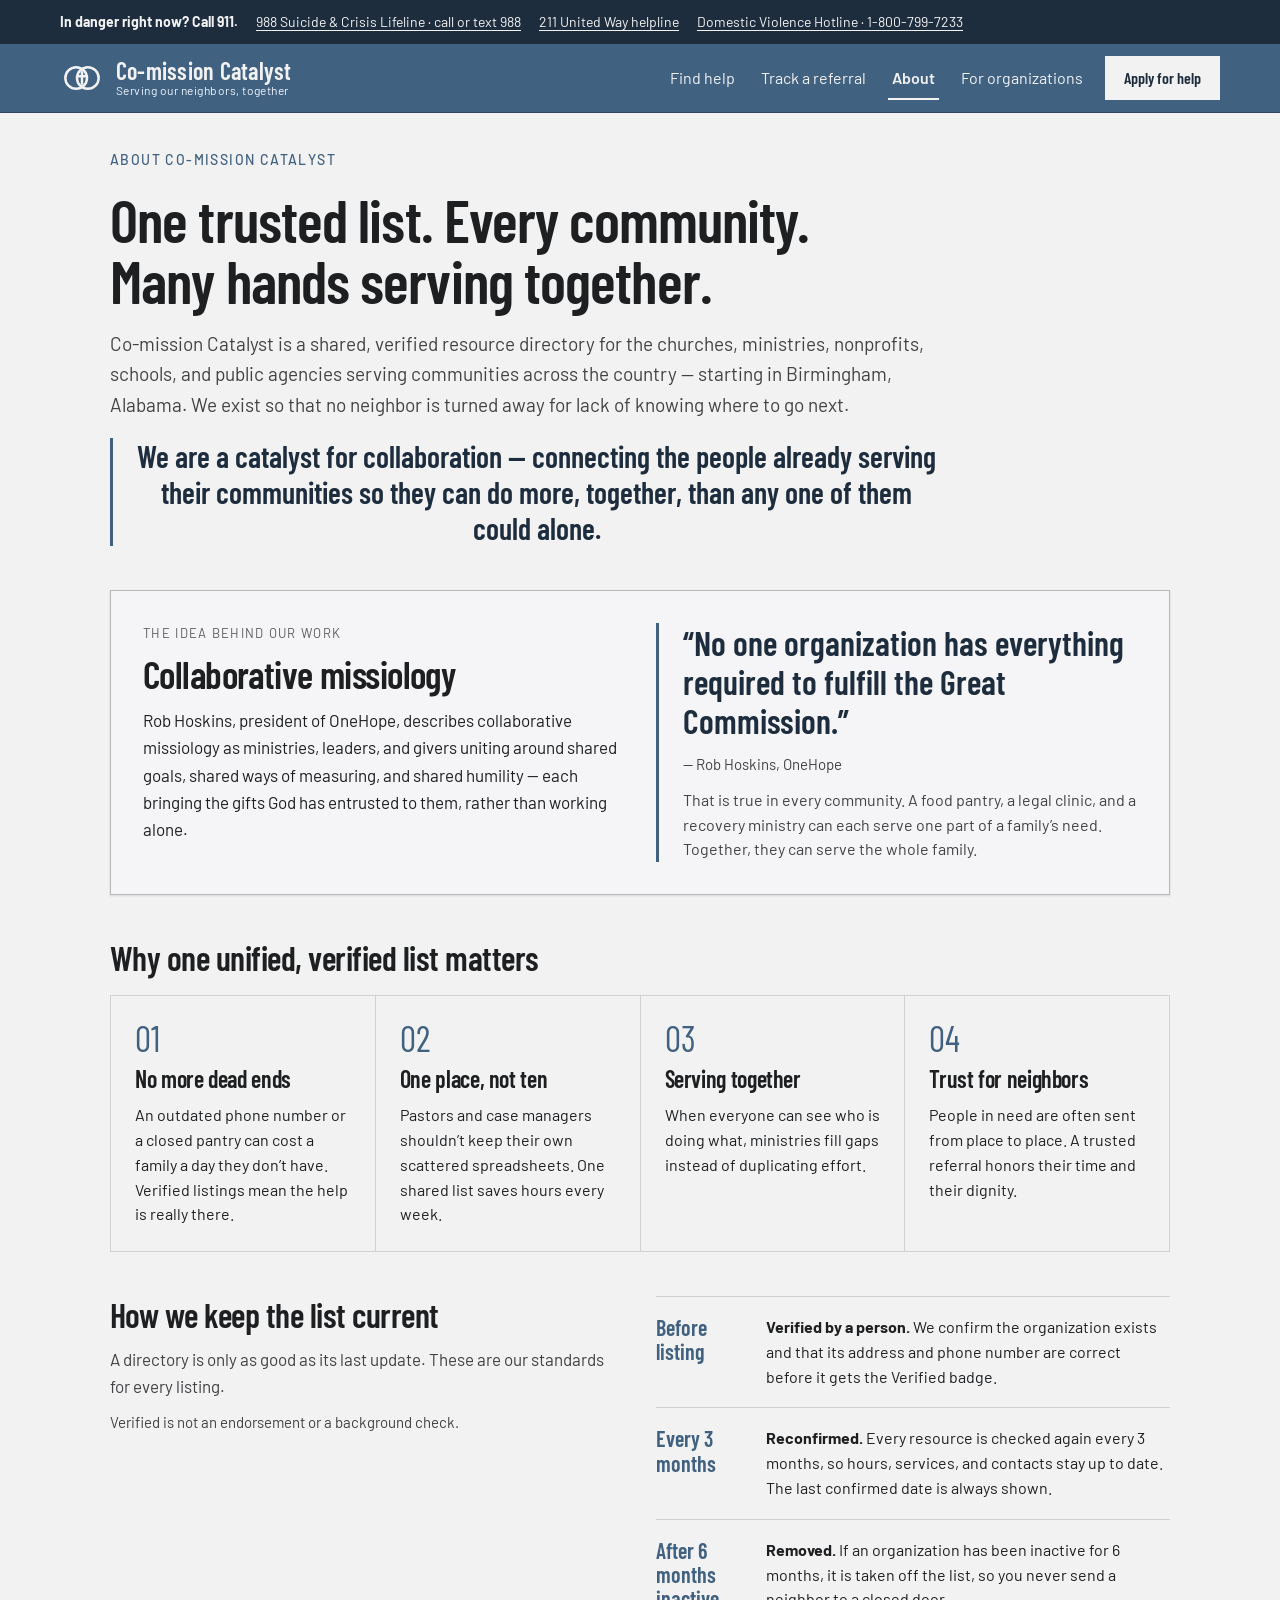
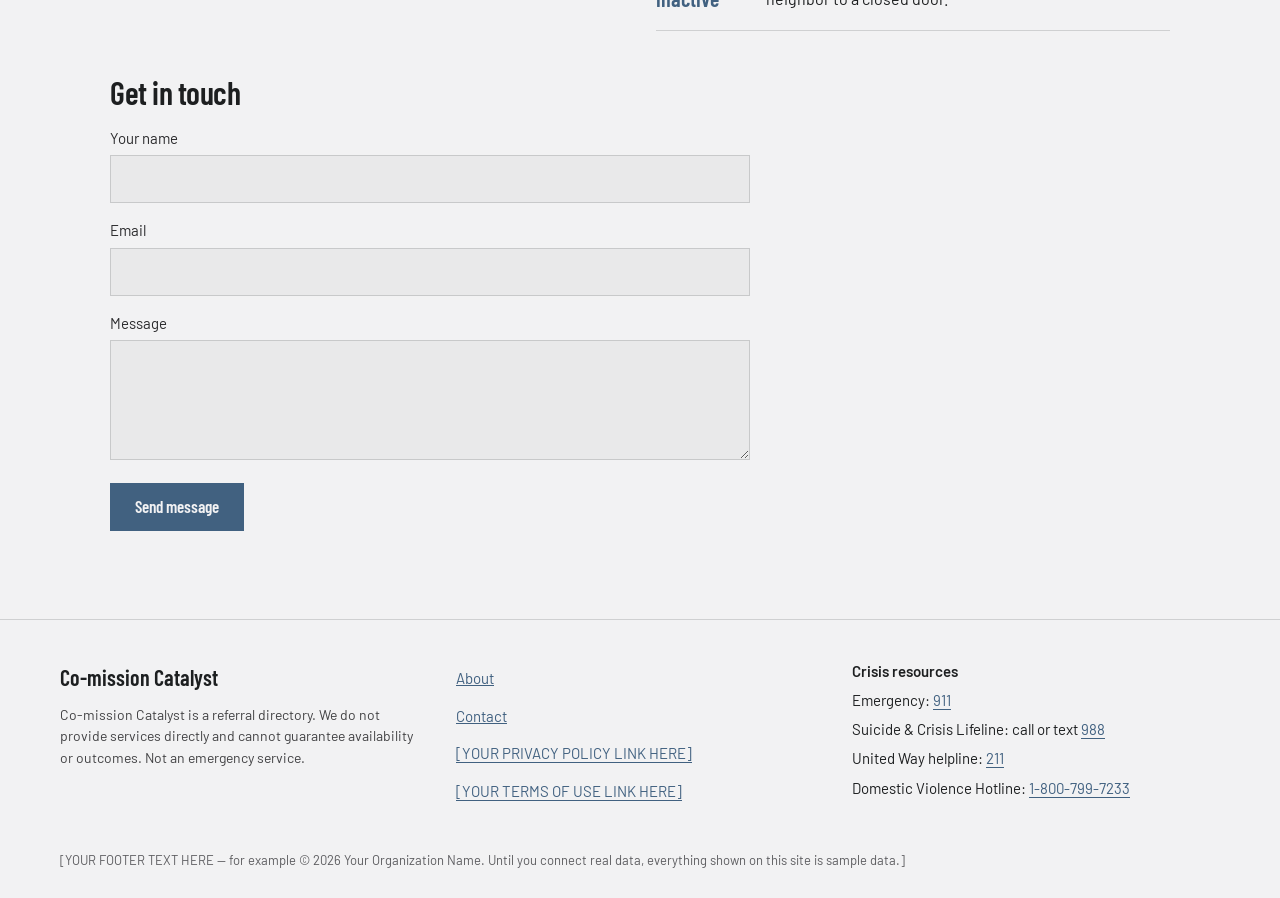
==== about.html @ fbb6613a "Add files via upload" ====
<!DOCTYPE html>
<html lang="en">
<head>
<meta charset="utf-8">
<meta name="viewport" content="width=device-width, initial-scale=1">
<title>About · Co-mission Catalyst</title>
<meta name="description" content="[YOUR TEXT HERE — one sentence describing your site for search engines]">
<link rel="stylesheet" href="styles.css">
</head>
<body>
<div id="app" data-screen="about">Loading…</div>
<noscript>This site needs JavaScript turned on.</noscript>
<script src="data.js"></script>
<script src="screens.js"></script>
<script src="app.js"></script>
</body>
</html>
---- styles.css ----
/* styles.css — colors, fonts and shared styles for every page.
   Fonts load from Google Fonts (see the @import line). */
/* Industry — design-system tokens and component classes. This file is the source of truth for the system's look; retune it here and see readme.md. */
@import url('https://fonts.googleapis.com/css2?family=Barlow:wght@400;500;700&family=Barlow+Condensed:wght@400;600&display=swap');

:root {
  --color-bg: #f2f2f3;
  --color-surface: #e9e9ea;
  --color-text: #1d1f20;
  --color-accent: #5980a6;
  --color-accent-2: #728fab;
  --color-divider: color-mix(in srgb, #1d1f20 16%, transparent);

  /* Tonal ramps — generated in OKLCH on one shared lightness scale, so the
     same step of any role matches the others in visual value. */
  --color-neutral-100: #f5f5f8;
  --color-neutral-200: #e7e7ea;
  --color-neutral-300: #d4d4d7;
  --color-neutral-400: #b7b7ba;
  --color-neutral-500: #98989b;
  --color-neutral-600: #7a7a7d;
  --color-neutral-700: #5d5d60;
  --color-neutral-800: #424244;
  --color-neutral-900: #2b2b2d;

  --color-accent-100: #eef6ff;
  --color-accent-200: #d6ebff;
  --color-accent-300: #b5d9fd;
  --color-accent-400: #94bce3;
  --color-accent-500: #749dc4;
  --color-accent-600: #597ea3;
  --color-accent-700: #416180;
  --color-accent-800: #2c455d;
  --color-accent-900: #1d2d3d;

  --color-accent-2-100: #eef6ff;
  --color-accent-2-200: #d6ebff;
  --color-accent-2-300: #bdd8f2;
  --color-accent-2-400: #9ebbd8;
  --color-accent-2-500: #7e9cb8;
  --color-accent-2-600: #627d98;
  --color-accent-2-700: #486077;
  --color-accent-2-800: #314457;
  --color-accent-2-900: #1f2d3a;

  --font-heading: "Barlow Condensed", system-ui, sans-serif;
  --font-heading-weight: 600;
  --font-body: "Barlow", system-ui, sans-serif;

  --space-1: 3.4px;
  --space-2: 6.8px;
  --space-3: 10.2px;
  --space-4: 13.6px;
  --space-6: 20.4px;
  --space-8: 27.2px;

  --radius-sm: 2px;
  --radius-md: 4px;
  --radius-lg: 7px;

  /* Elevation — derived from the ground: soft ink-tinted shadows on a
     light theme, a hairline edge + ambient darkness on a dark one. */
  --shadow-sm: 0 1px 2px color-mix(in srgb, #2b2b2d 14%, transparent);
  --shadow-md: 0 3px 10px color-mix(in srgb, #2b2b2d 16%, transparent);
  --shadow-lg: 0 12px 32px color-mix(in srgb, #2b2b2d 22%, transparent);
}

body {
  background: var(--color-bg);
  color: var(--color-text);
  font-family: var(--font-body);
}
h1, h2, h3, h4 { font-family: var(--font-heading); font-weight: var(--font-heading-weight); }

.blueprint {
  position: relative;
  border: 1px solid var(--color-divider);
  border-radius: 0;
}
/* The overlay image treatments (halftone, duotone) clip their overlay
   (overflow:hidden); a blueprint wrapper draws its registration marks
   outside the box, so when both classes share a wrapper the frame must
   win. */
.blueprint.halftone, .blueprint.plate, .blueprint.duotone { overflow: visible; }
.blueprint > .corner {
  position: absolute; width: 11px; height: 11px;
  color: color-mix(in srgb, var(--color-text) 55%, transparent);
}
.blueprint > .corner::before, .blueprint > .corner::after {
  content: ""; position: absolute; background: currentColor;
}
.blueprint > .corner::before { left: 5px; top: 0; width: 1px; height: 100%; }
.blueprint > .corner::after  { top: 5px; left: 0; width: 100%; height: 1px; }
.blueprint > .corner.tl { top: -6px; left: -6px; }
.blueprint > .corner.tr { top: -6px; right: -6px; }
.blueprint > .corner.bl { bottom: -6px; left: -6px; }
.blueprint > .corner.br { bottom: -6px; right: -6px; }

.duotone{position:relative;overflow:hidden}
.duotone::after{content:"";position:absolute;inset:0;pointer-events:none;
  background:var(--color-accent);mix-blend-mode:color}

/* ══════════════════════════════════════════════════════════════════════════
   Components — built with the tokens above. Plain CSS
   on plain HTML: no JavaScript, no build step. Each class is documented in
   readme.md and demonstrated in foundations/ and components/.
   ══════════════════════════════════════════════════════════════════════ */

*, *::before, *::after { box-sizing: border-box; }
body { margin: 0; font-size: 15px; line-height: 1.55; font-weight: 400; }
h1, h2, h3, h4, h5, h6 {
  font-family: var(--font-heading); font-weight: var(--font-heading-weight);
  line-height: 1.12; letter-spacing: -0.015em; margin: 0 0 var(--space-2);
}
h1 { font-size: 42px; }
h2 { font-size: 32px; }
h3 { font-size: 25px; }
h4 { font-size: 20px; }
h5 { font-size: 16px; }
h6 { font-size: 13px; }
h6 { letter-spacing: 0.08em; text-transform: uppercase; }
p { margin: 0 0 var(--space-3); }
a { color: var(--color-accent); text-underline-offset: 3px; }
img { display: block; max-width: 100%; }
figure { margin: 0; }
figcaption {
  font-size: 11px; margin-top: var(--space-1);
  color: color-mix(in srgb, var(--color-text) 55%, transparent);
}
.text-muted { color: color-mix(in srgb, var(--color-text) 55%, transparent); }
:focus { outline: none; }
:focus-visible { outline: 2px solid var(--color-accent); outline-offset: 2px; }
::selection { background: color-mix(in srgb, var(--color-accent) 30%, transparent); }

/* — rules — */
.hr {
  height: 1px; border: 0; margin: var(--space-4) 0;
  background: var(--color-divider);
}

/* — buttons — */
.btn {
  display: inline-flex; align-items: center; justify-content: center; gap: 6px;
  cursor: pointer; text-decoration: none;
  font-family: var(--font-heading); font-weight: var(--font-heading-weight);
  font-size: 14px; line-height: 1.2; color: var(--color-text); /* matches the .input's 14px —
     the pair sits side by side in sign-up rows */
  background: transparent; border: 1px solid transparent;
  padding: var(--space-2) calc(var(--space-3) * 1.2);
  border-radius: var(--radius-md);
}
.btn svg { display: block; }
.btn:disabled { opacity: 0.45; cursor: not-allowed; }
.btn-primary { background: var(--color-accent); color: var(--color-bg); }
.btn-primary:hover { background: var(--color-accent-600); }
.btn-primary:active { background: var(--color-accent-700); }
.btn-secondary { border-color: var(--color-divider); }
.btn-secondary:hover { background: color-mix(in srgb, var(--color-text) 7%, transparent); }
.btn-secondary:active { background: color-mix(in srgb, var(--color-text) 14%, transparent); }
.btn-ghost { color: var(--color-accent); padding-inline: var(--space-1); }
.btn-ghost:hover { background: color-mix(in srgb, var(--color-accent) 10%, transparent); }
.btn-ghost:active { background: color-mix(in srgb, var(--color-accent) 18%, transparent); }
.btn-icon { width: 36px; height: 36px; padding: 0; }
.btn-block { width: 100%; margin-top: var(--space-2); }

/* — forms — */
.field > label {
  display: block; font-size: 12px; margin-bottom: 5px;
  color: color-mix(in srgb, var(--color-text) 70%, transparent);
}
.input {
  width: 100%; min-height: 36px; padding: 6px 10px; font: inherit;
  font-size: 14px; color: var(--color-text); caret-color: var(--color-accent);
  background: var(--color-surface);
  border: 1px solid var(--color-divider); border-radius: var(--radius-md);
}
.input:hover { border-color: color-mix(in srgb, var(--color-text) 45%, transparent); }
.input:focus-visible { border-color: var(--color-accent); outline-offset: 0; }
textarea.input { min-height: 90px; resize: vertical; }
.radio { display: inline-flex; align-items: center; gap: 8px; cursor: pointer; font-size: 14px; }
.radio input, .seg-opt input {
  position: absolute; opacity: 0; width: 0; height: 0; pointer-events: none;
}
.radio .dot {
  width: 16px; height: 16px; flex: none; border-radius: 50%;
  border: 1.5px solid var(--color-divider);
}
.radio:hover .dot { border-color: var(--color-accent); }
.radio input:checked + .dot {
  border-color: var(--color-accent); background: var(--color-accent);
  box-shadow: inset 0 0 0 4px var(--color-bg);
}
.radio input:focus-visible + .dot { outline: 2px solid var(--color-accent); outline-offset: 2px; }
.seg {
  display: inline-flex; overflow: hidden;
  border: 1px solid var(--color-divider); border-radius: var(--radius-md);
}
.seg-opt {
  display: inline-flex; align-items: center; gap: 6px;
  padding: 7px 12px; font-size: 13px; cursor: pointer;
}
.seg-opt + .seg-opt { border-left: 1px solid var(--color-divider); }
.seg-opt:has(input:checked) { background: var(--color-accent); color: var(--color-bg); }
.seg-opt:not(:has(input:checked)):hover { background: color-mix(in srgb, var(--color-text) 7%, transparent); }
.seg-opt:has(input:focus-visible) { outline: 2px solid var(--color-accent); outline-offset: -2px; }

/* — cards — */
.card {
  display: flex; flex-direction: column; gap: var(--space-2);
  padding: var(--space-3); border-radius: var(--radius-md); background: var(--color-surface);
}
.card-kicker { font-size: 10px; letter-spacing: 0.1em; text-transform: uppercase; color: var(--color-accent); }
.card-title {
  font-family: var(--font-heading); font-weight: var(--font-heading-weight);
  font-size: 17px; line-height: 1.2;
}
.card-body { margin: 0; font-size: 13px; opacity: 0.8; flex: 1; }
.card-meta {
  display: flex; align-items: center; gap: 6px; font-size: 11px;
  color: color-mix(in srgb, var(--color-text) 50%, transparent);
}
.elev-sm { box-shadow: var(--shadow-sm); }
.elev-md { box-shadow: var(--shadow-md); }
.elev-lg { box-shadow: var(--shadow-lg); }

/* — tags — */
.tag {
  display: inline-flex; align-items: center; font-size: 11px;
  letter-spacing: 0.02em; padding: 3px 10px;
  border-radius: calc(var(--radius-md) * 0.75);
}
.tag-accent { background: var(--color-accent-100); color: var(--color-accent-800); }
.tag-accent-2 { background: var(--color-accent-2-100); color: var(--color-accent-2-800); }
.tag-neutral { background: var(--color-neutral-100); color: var(--color-neutral-800); }
.tag-outline { border: 1px solid var(--color-accent); color: var(--color-accent); }

/* — navigation — */
.nav {
  display: flex; align-items: center; gap: var(--space-4);
  padding: var(--space-3) var(--space-4);
  border-bottom: none;
}
.nav-brand {
  font-family: var(--font-heading); font-weight: var(--font-heading-weight);
  font-size: 18px; margin-right: auto;
}
.nav a { color: inherit; text-decoration: none; font-size: 14px; }
.nav a:hover, .nav a[aria-current='page'] { color: var(--color-accent); }

/* — tables — */
.table { width: 100%; border-collapse: collapse; font-size: 14px; }
.table th {
  text-align: left; font-size: 11px; letter-spacing: 0.08em; text-transform: uppercase;
  color: color-mix(in srgb, var(--color-text) 60%, transparent);
  padding: var(--space-2); border-bottom: 1px solid var(--color-divider);
}
.table td {
  padding: var(--space-2);
  border-bottom: 1px solid color-mix(in srgb, var(--color-text) 8%, transparent);
}
.table tbody tr:hover { background: color-mix(in srgb, var(--color-text) 4%, transparent); }

/* — dialog — */
.dialog-backdrop {
  position: fixed; inset: 0; display: grid; place-items: center;
  padding: var(--space-4);
  background: color-mix(in srgb, var(--color-neutral-900) 50%, transparent);
}
.dialog {
  width: min(440px, 100%); display: flex; flex-direction: column; gap: var(--space-3);
  padding: var(--space-4); border-radius: var(--radius-lg);
  background: var(--color-surface); box-shadow: var(--shadow-lg);
}
.dialog-title {
  font-family: var(--font-heading); font-weight: var(--font-heading-weight);
  font-size: 20px;
}
.dialog-body { font-size: 14px; opacity: 0.85; }
.dialog-actions { display: flex; justify-content: flex-end; gap: var(--space-2); margin-top: var(--space-2); }

/* — blueprint frame: components are wireframe objects (see .blueprint
     and .corner above) — square, transparent, hairline-bordered — */
.card, .btn, .input, .tag, .seg, .dialog { border-radius: 0; }
.card, .dialog { background: transparent; border: 1px solid var(--color-divider); }
.btn { border: 1px solid var(--color-divider); }
.btn-primary { border-color: var(--color-accent); }
.btn-ghost { border-color: transparent; }



/* ---- Page styles ---- */
body{margin:0;background:var(--color-neutral-200);font-size:16px}
a{color:var(--color-accent-700)} a:hover{color:var(--color-accent-900)}
button{font-family:inherit}
@keyframes bbspin{to{transform:rotate(360deg)}}
@keyframes bbin{from{opacity:0;transform:translateY(8px)}to{opacity:1;transform:none}}
/* Errors: red text with the icon inline, and the unanswered field tinted red */
[role="alert"]{display:flex!important;align-items:flex-start;gap:6px;color:oklch(0.5 0.19 27)!important;line-height:1.35}
[role="alert"] svg{flex:none;width:18px;height:18px;margin-top:1px}
.field:has([role="alert"]) .input,fieldset:has([role="alert"]) .input{border-color:oklch(0.58 0.19 27)!important;background:oklch(0.97 0.025 27)!important;box-shadow:0 0 0 1px oklch(0.58 0.19 27)}
fieldset:has([role="alert"]) .seg,.field:has([role="alert"]) .seg{outline:2px solid oklch(0.58 0.19 27);outline-offset:2px;background:oklch(0.97 0.025 27)}
fieldset:has([role="alert"]) label.radio,.field:has([role="alert"]) label.radio{background:oklch(0.97 0.025 27)}
label:has(+ [role="alert"]){border-color:oklch(0.58 0.19 27)!important;background:oklch(0.97 0.025 27)}
html{-webkit-text-size-adjust:100%}
#app{min-height:100vh}
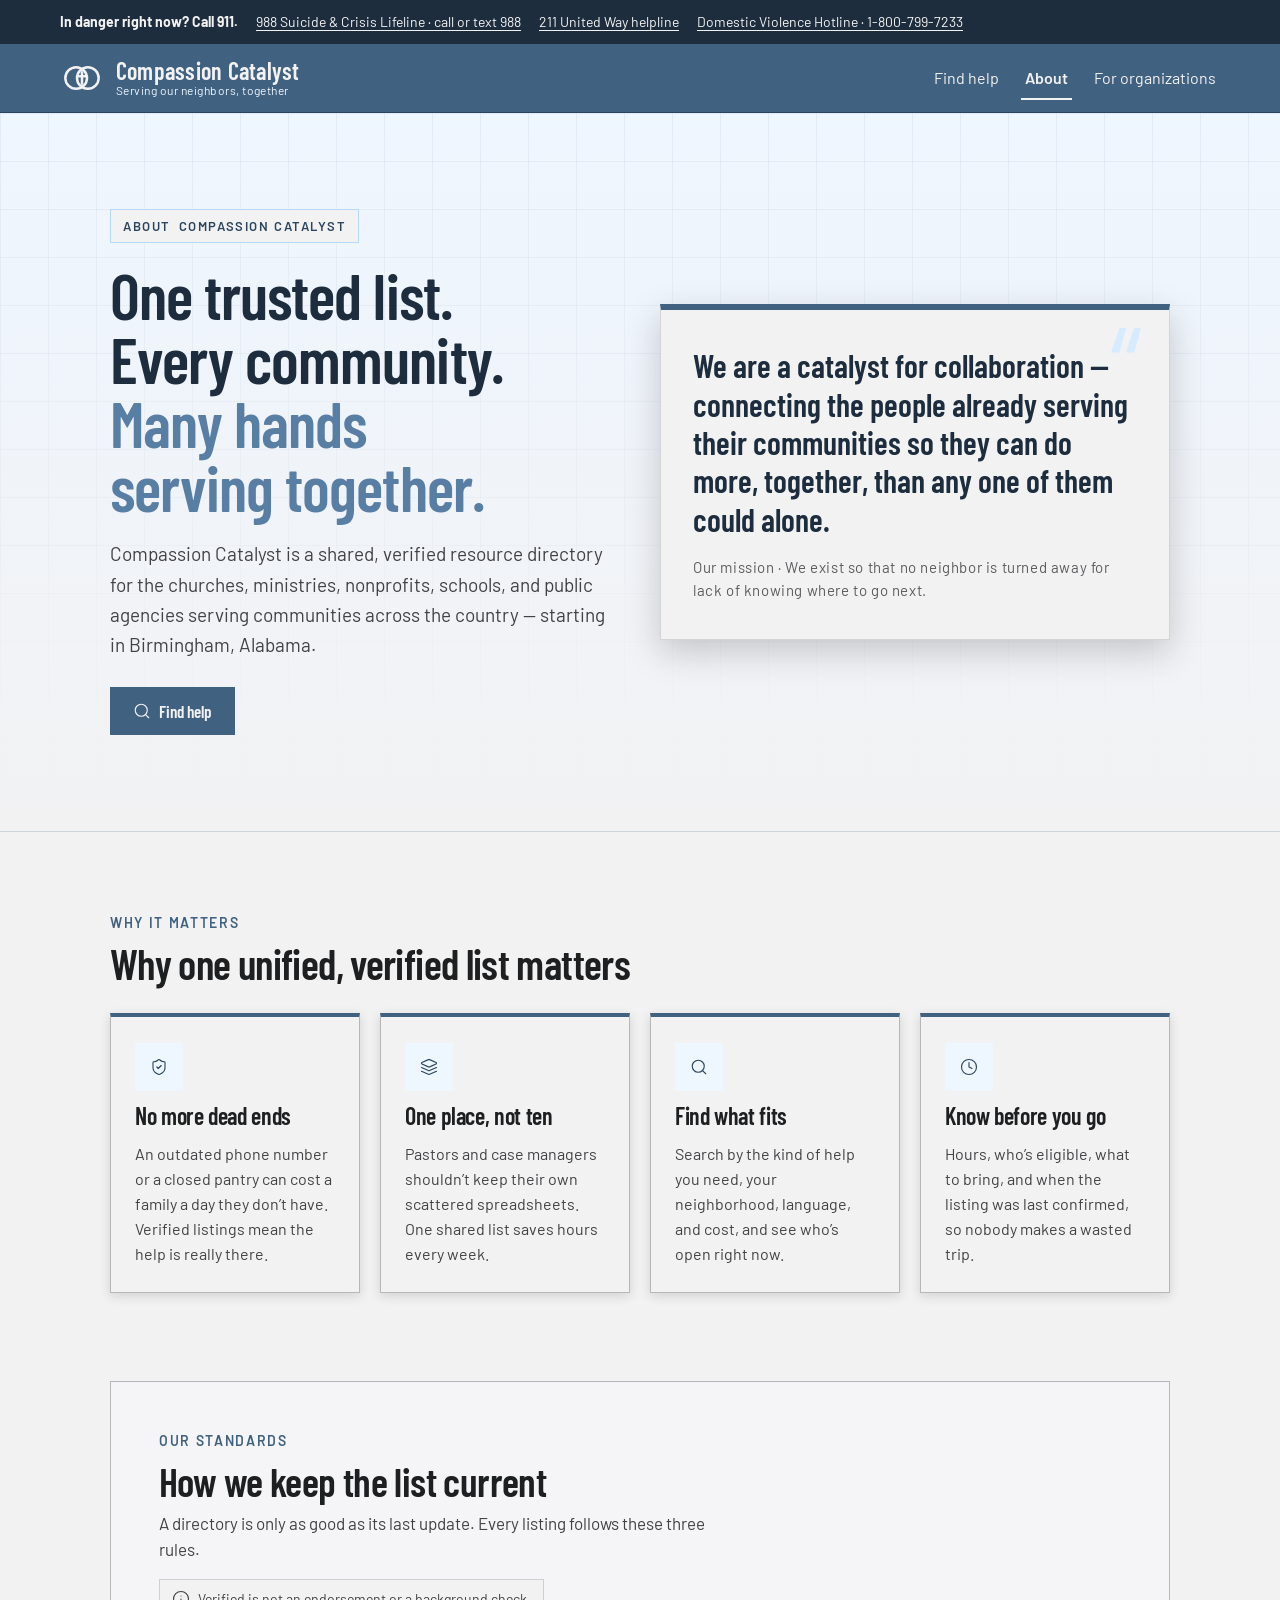
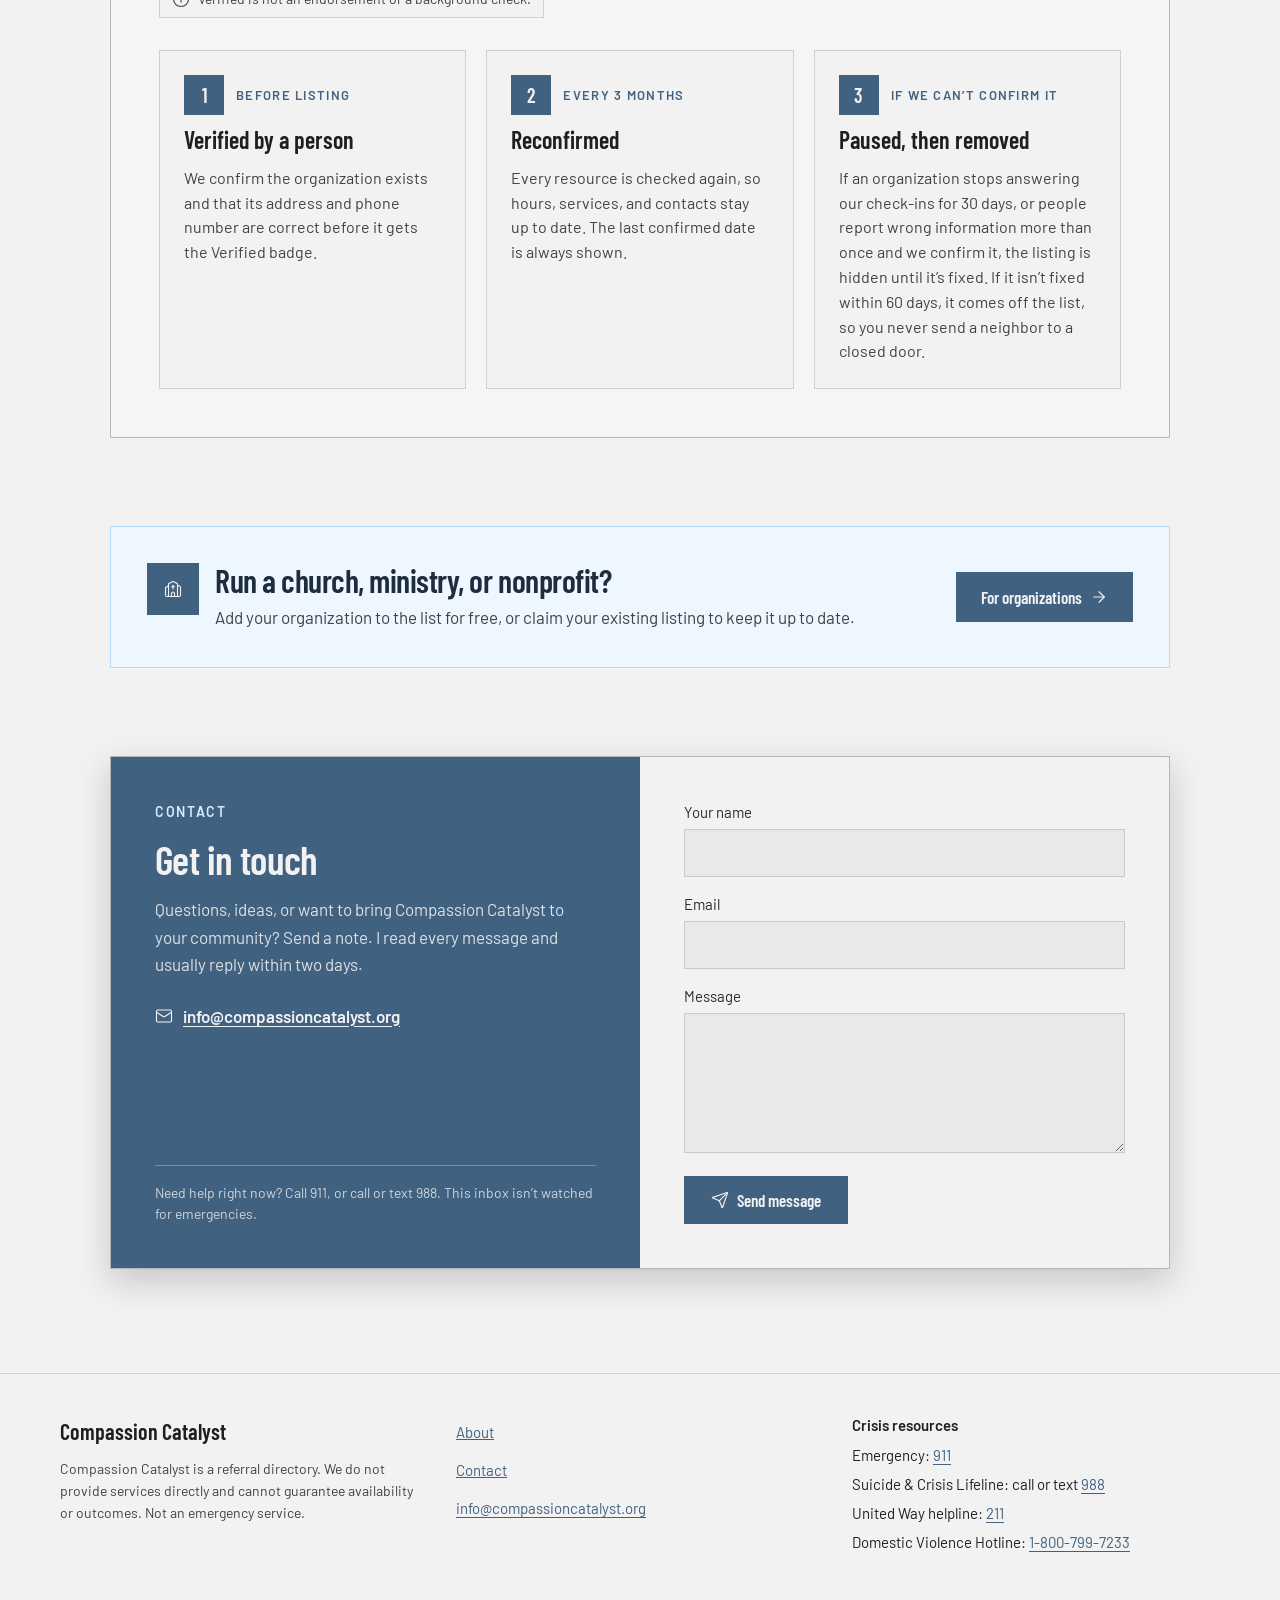
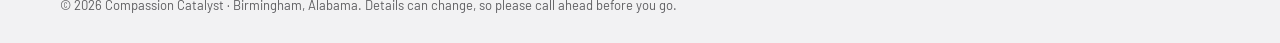
==== commit 9a67855f: "Add files via upload" ====
--- a/about.html
+++ b/about.html
@@ -3,14 +3,17 @@
 <head>
 <meta charset="utf-8">
 <meta name="viewport" content="width=device-width, initial-scale=1">
-<title>About · Co-mission Catalyst</title>
-<meta name="description" content="[YOUR TEXT HERE — one sentence describing your site for search engines]">
+<title>About · Compassion Catalyst</title>
+<meta name="description" content="Find free and low-cost help in Birmingham, Alabama: food, housing, utility help, counseling, recovery and more, from churches and nonprofits.">
 <link rel="stylesheet" href="styles.css">
 </head>
 <body>
 <div id="app" data-screen="about">Loading…</div>
 <noscript>This site needs JavaScript turned on.</noscript>
 <script src="data.js"></script>
+<script src="config.js"></script>
+<script src="supabase.js"></script>
+<script src="connect.js"></script>
 <script src="screens.js"></script>
 <script src="app.js"></script>
 </body>
--- a/styles.css
+++ b/styles.css
@@ -303,3 +303,47 @@
 label:has(+ [role="alert"]){border-color:oklch(0.58 0.19 27)!important;background:oklch(0.97 0.025 27)}
 html{-webkit-text-size-adjust:100%}
 #app{min-height:100vh}
+
+/* ---- Account and admin pages ---- */
+.acct{min-height:100vh;display:flex;flex-direction:column;background:var(--color-bg);color:var(--color-text)}
+.acct-top{background:var(--color-accent-700);color:var(--color-bg);border-bottom:1px solid var(--color-accent-800)}
+.acct-top nav{max-width:1100px;margin:0 auto;padding:10px 20px;display:flex;align-items:center;gap:16px;flex-wrap:wrap}
+.acct-brand{display:flex;align-items:center;gap:10px;margin-right:auto;color:var(--color-bg);text-decoration:none;min-height:48px}
+.acct-brand b{font-family:var(--font-heading);font-weight:600;font-size:23px;line-height:1}
+.acct-top a.l{color:var(--color-bg);font-size:16px;min-height:44px;display:inline-flex;align-items:center;text-decoration:none}
+.acct-top a.l:hover{text-decoration:underline}
+.acct-top .btn{min-height:40px;font-size:15px;background:var(--color-bg);border-color:var(--color-bg);color:var(--color-accent-900)}
+.acct-main{max-width:1100px;width:100%;margin:0 auto;padding:32px 20px 72px;display:flex;flex-direction:column;gap:22px;box-sizing:border-box}
+.acct-main h1{margin:0;font-size:clamp(32px,5vw,44px);line-height:1.05}
+.acct-main h2{margin:0;font-size:26px}
+.acct-main p{margin:0}
+.muted{color:var(--color-neutral-800)}
+.small{font-size:14px}
+.card{border:1px solid var(--color-neutral-400);background:var(--color-neutral-100);box-shadow:var(--shadow-sm);padding:22px;display:flex;flex-direction:column;gap:14px}
+.card.white{background:var(--color-bg)}
+.row{display:flex;flex-wrap:wrap;gap:10px;align-items:center}
+.grid2{display:grid;grid-template-columns:repeat(auto-fit,minmax(min(100%,260px),1fr));gap:14px}
+.acct .field label{font-size:15px;color:var(--color-neutral-900)}
+.acct .input{min-height:46px;font-size:16px;width:100%;box-sizing:border-box}
+.acct textarea.input{min-height:90px}
+.tag{display:inline-flex;align-items:center;gap:6px;padding:3px 10px;font-size:14px;font-weight:600;border:1px solid var(--color-neutral-600);color:var(--color-neutral-800)}
+.tag.blue{border-color:var(--color-accent-700);color:var(--color-accent-700)}
+.tag.solid{background:var(--color-accent-700);border-color:var(--color-accent-700);color:var(--color-bg)}
+.tag.dash{border-style:dashed}
+.note{padding:12px 14px;border:1px solid var(--color-accent-300);background:var(--color-accent-100);color:var(--color-accent-900);font-size:15px}
+.alert{padding:12px 14px;border:1px solid var(--color-neutral-700);background:var(--color-neutral-100);font-size:15px;font-weight:500}
+.tabs{display:flex;flex-wrap:wrap;gap:6px;border-bottom:1px solid var(--color-divider)}
+.tabs button{background:none;border:0;border-bottom:3px solid transparent;padding:10px 12px;min-height:44px;font-size:16px;cursor:pointer;color:var(--color-neutral-800);font-family:inherit}
+.tabs button.on{border-bottom-color:var(--color-accent-700);color:var(--color-text);font-weight:600}
+.item{border:1px solid var(--color-divider);background:var(--color-bg);padding:16px;display:flex;flex-direction:column;gap:8px}
+.item h3{margin:0;font-size:21px}
+.kv{display:grid;grid-template-columns:max-content 1fr;gap:4px 14px;font-size:15px}
+.kv dt{color:var(--color-neutral-700)}
+.kv dd{margin:0;word-break:break-word}
+.hours{display:grid;grid-template-columns:repeat(auto-fit,minmax(min(100%,150px),1fr));gap:10px}
+.cats{display:flex;flex-wrap:wrap;gap:8px}
+.cats label{display:inline-flex;align-items:center;gap:6px;padding:6px 10px;border:1px solid var(--color-divider);font-size:15px;cursor:pointer;min-height:36px}
+.acct .btn-primary{background:var(--color-accent-700);border-color:var(--color-accent-700);color:var(--color-bg)}
+.acct .btn{min-height:44px;font-size:16px}
+.acct-foot{margin-top:auto;border-top:1px solid var(--color-divider);padding:20px;font-size:14px;color:var(--color-neutral-700);text-align:center}
+.toast{position:fixed;left:50%;bottom:24px;transform:translateX(-50%);background:var(--color-text);color:var(--color-bg);padding:12px 18px;font-size:15px;max-width:calc(100vw - 32px);z-index:50;box-shadow:var(--shadow-lg)}
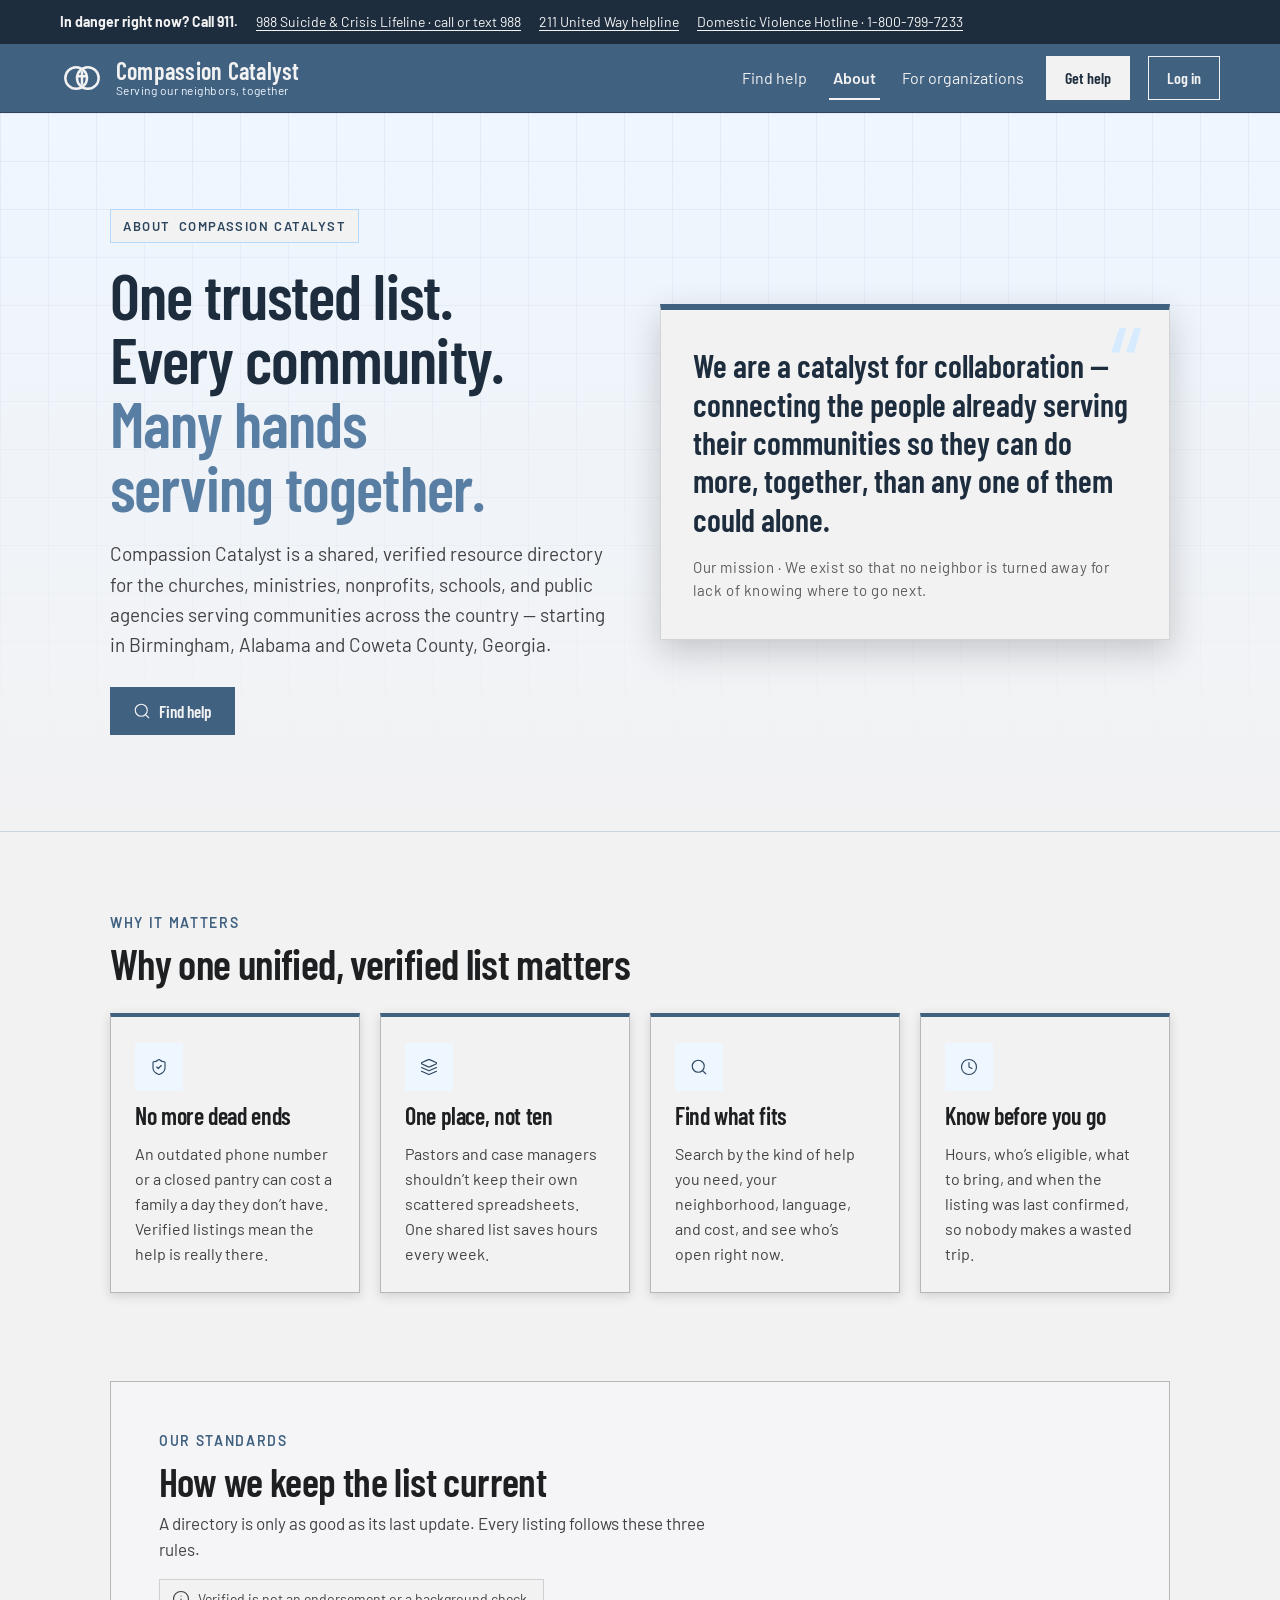
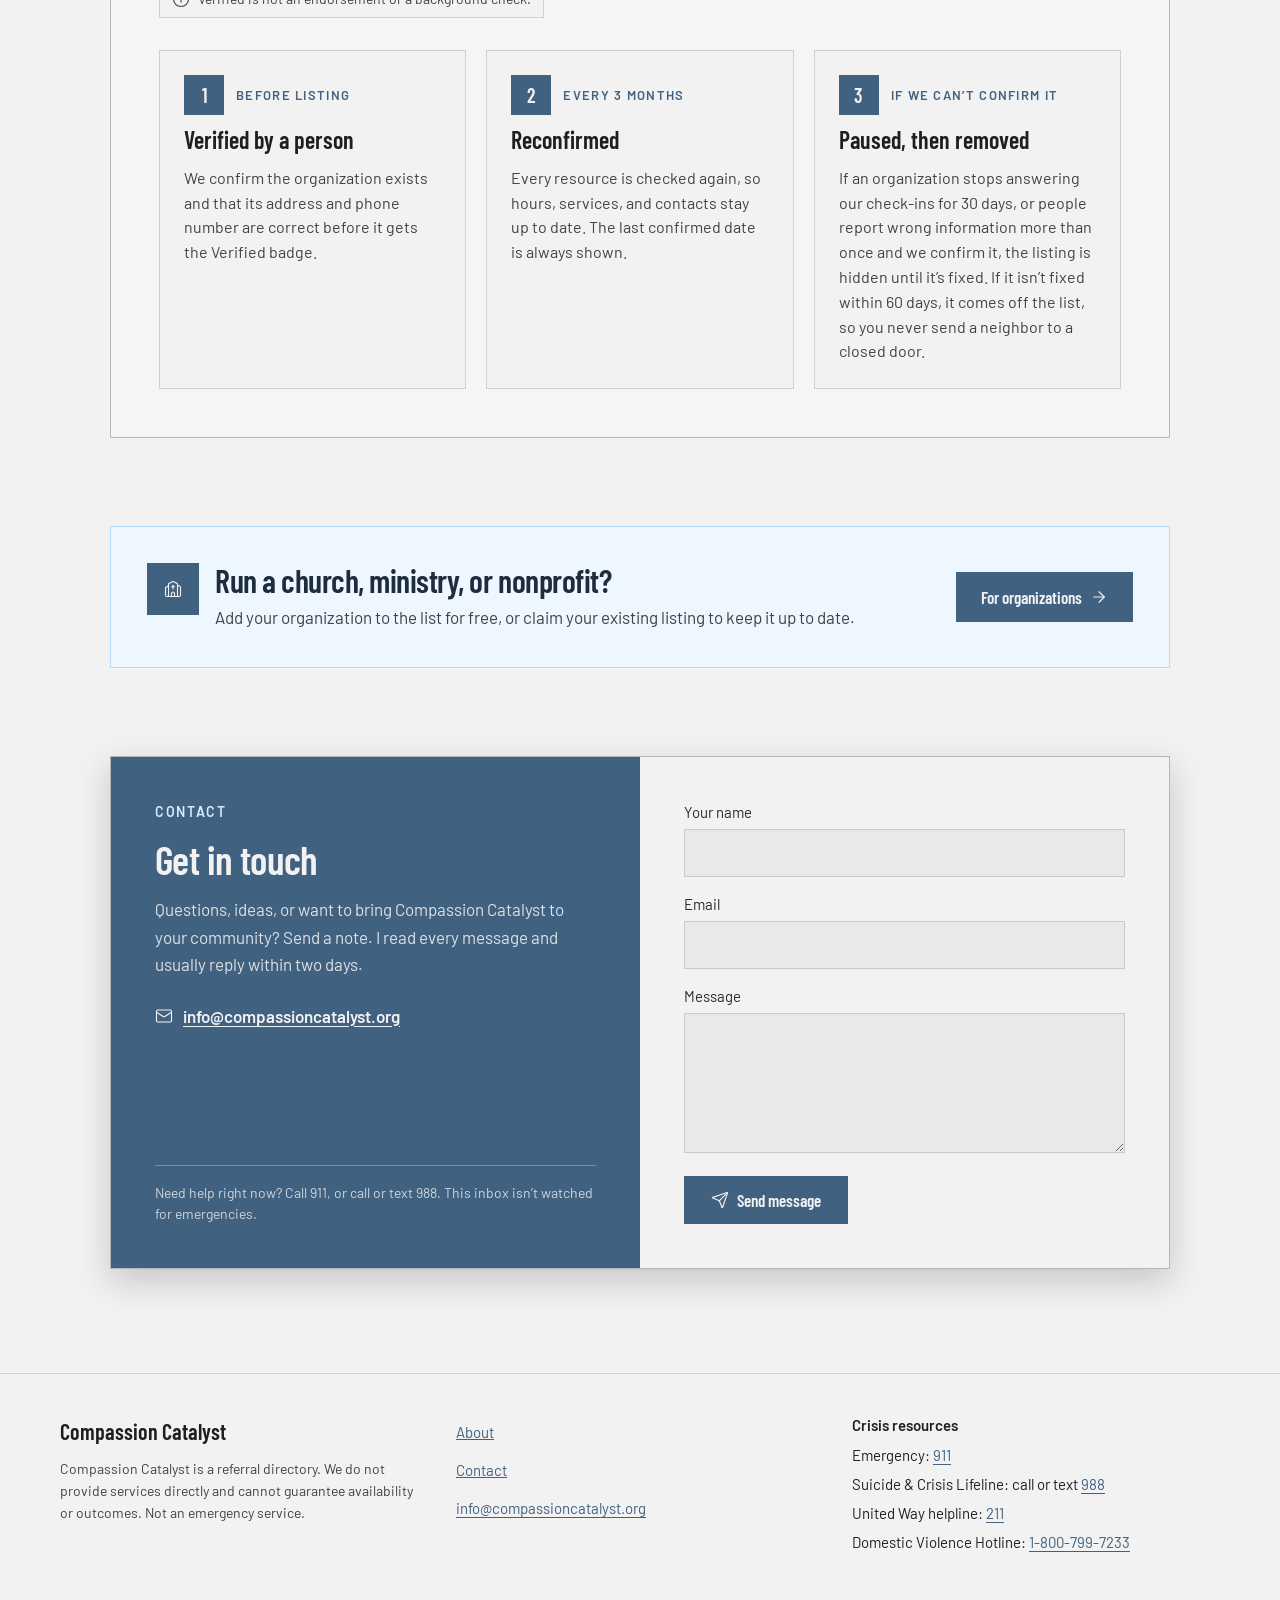
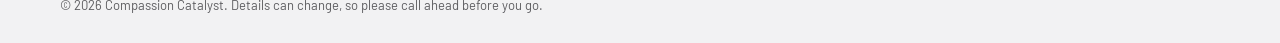
==== commit f840e583: "Add files via upload" ====
--- a/about.html
+++ b/about.html
@@ -4,7 +4,7 @@
 <meta charset="utf-8">
 <meta name="viewport" content="width=device-width, initial-scale=1">
 <title>About · Compassion Catalyst</title>
-<meta name="description" content="Find free and low-cost help in Birmingham, Alabama: food, housing, utility help, counseling, recovery and more, from churches and nonprofits.">
+<meta name="description" content="Find free and low-cost help near you: food, housing, utility help, counseling, recovery and more, from churches, nonprofits and public agencies. Now serving Birmingham, Alabama and Coweta County, Georgia.">
 <link rel="stylesheet" href="styles.css">
 </head>
 <body>
